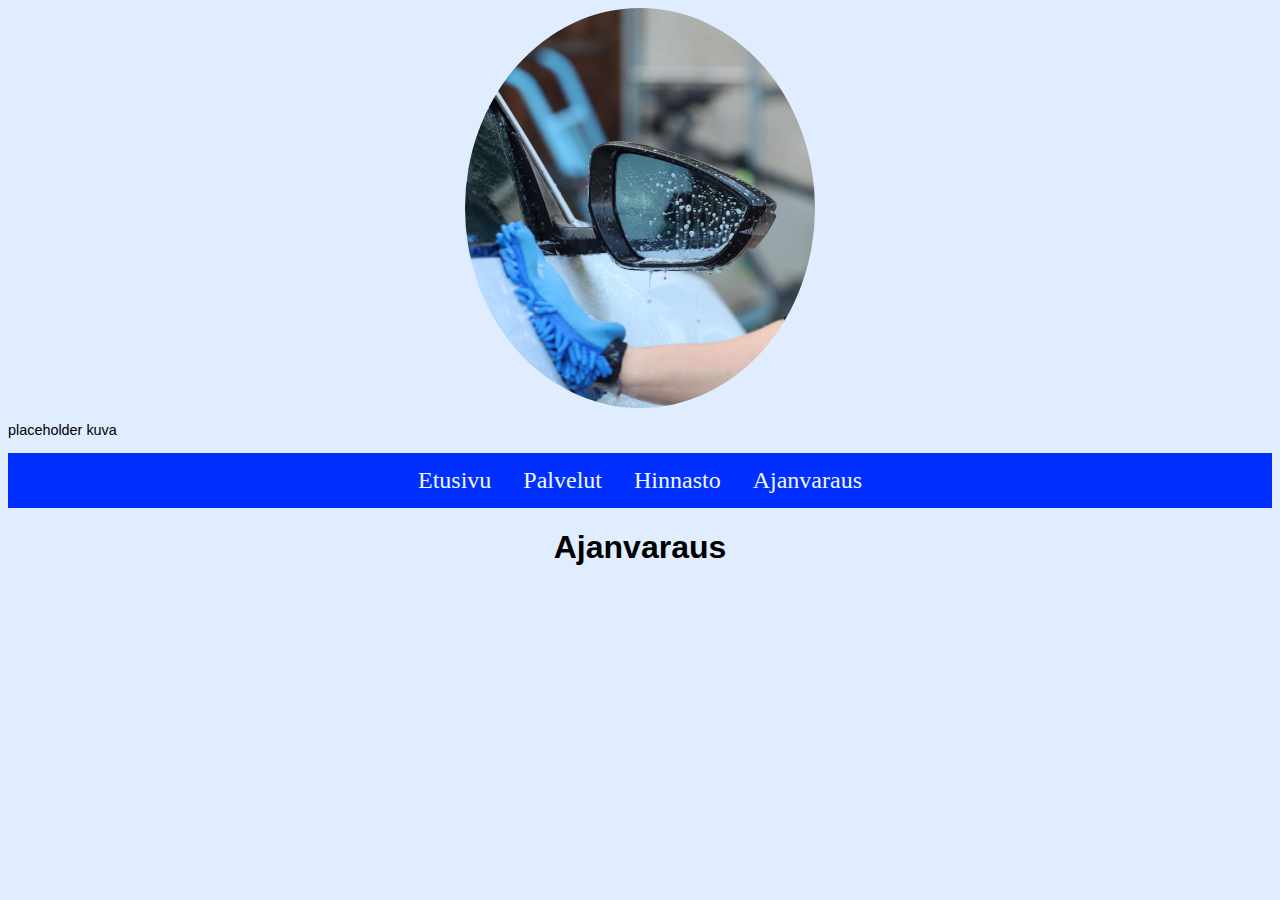
==== ajanvaraus.html @ d0ce96bf "Changes for site names and new html page" ====
<!DOCTYPE html>
<html lang="fi">
    <head>
        <title>Vaarala CarWash</title>
        <meta http-equiv="X-UA-Compatible" content="IE=edge">
        <meta name="viewport" content="width=device-width, initial-scale=1">
        <meta charset="UTF-8">
        <meta name="author" content="Eetu">
        <link href="tyyli.css" rel="stylesheet" type="text/css">
    </head>
    <body>
        <img src="banner_filler.jpg" alt="banner_filler" id="banner_filler" width="350" height="400">
        <p>placeholder kuva</p>
        <div id="topbar">
            <a href="index.html">Etusivu</a>
            <a href="palvelut.html">Palvelut</a>
            <a href="hinnasto.html">Hinnasto</a>
            <a href="ajanvaraus.html">Ajanvaraus</a>
        </div>
        <h1>Ajanvaraus</h1>
    </body>
---- tyyli.css ----
/*responsive element base*/
@media only screen and (max-width:420px)
{
    .flex_container3{display: flex;
        justify-content: space-between;
        text-align: center;
        p {
           text-align: left;
           padding-left: 30px;
           padding-right: 30px;
       }
    }

    .flex_container2{display: none;
        justify-content: space-between;
        text-align: center;
        p {
           text-align: left;
           padding-left: 30px;
           padding-right: 30px;
       }
    }

    .flex_container_yhteystiedot{display: flex;
        justify-content: space-evenly;
        flex-wrap: wrap;
        text-align: center;
        p {
           text-align: left;
           padding-left: 30px;
           padding-right: 30px;
       }

}

    #mobile_luukas {display: block;}
    #mobile_luukas_p{display: block;}
}

/*responsive element base*/
@media only screen and (min-width:421px)
{
    .flex_container{display: flex;
                    justify-content: space-between;
                    text-align: center;
                    p {
                        text-align: left;
                        padding-left: 30px;
                        padding-right: 30px;
                    }
                    padding-bottom: 30px;
    }

    .flex_container2{display: flex;
                     justify-content: space-between;
                     text-align: center;
                     p {
                        text-align: left;
                        padding-left: 30px;
                        padding-right: 30px;
                    }
    }

    .flex_container3{display: none;
                     justify-content: space-between;
                     text-align: center;
                     p {
                        text-align: left;
                        padding-left: 30px;
                        padding-right: 30px;
                    }
    }

    .flex_container_yhteystiedot{display: flex;
                                 justify-content: space-between;
                                 text-align: center;
                                 p {
                                    text-align: left;
                                    padding-left: 30px;
                                    padding-right: 30px;
                                }
    }

    #mobile_luukas {display: none;}
    #mobile_luukas_p{display: none;}
              
}
/*responsive element base*/
@media only screen and (min-width:1024px)
{

    .flex_container3{display: none;
        justify-content: space-between;
        text-align: center;
        p {
           text-align: left;
           padding-left: 30px;
           padding-right: 30px;
       }
    }
    .flex_container_yhteystiedot{display: flex;
        justify-content: space-between;
        text-align: center;
        p {
           text-align: left;
           padding-left: 30px;
           padding-right: 30px;
       }
    }

    #mobile_luukas {display: none;}
    #mobile_luukas_p{display: none;}
}

#topbar {
    position: sticky;
    top: 0;
    text-align: center;
    overflow: hidden;
    background-color: rgb(0, 47, 255);
}

#topbar a {
    font-size: 1.5em;
    display: inline-block;
    color: aliceblue;
    padding: 14px;
    text-decoration: none;
}

#bottom_bar {
    display: block;
    color: aliceblue;
    padding: 10px;
    text-decoration: none;
    background-color: rgb(0, 47, 255);
    overflow: hidden;
}

body {
    background-color: rgb(223, 237, 255);
}


h1 {
    display: block;
    font-family: Verdana, Geneva, Tahoma, sans-serif;
    text-align: center;
    font-size: 2em;
}

h2 {
    font-size: 1.5em;
    font-family: Verdana, Geneva, Tahoma, sans-serif;
}

a {
    color: #251010;
    font-size: 0.82em;
    display: block;
    text-align: center;
}

h3 {
    font-size: 1.15em;
    font-family: Verdana, Geneva, Tahoma, sans-serif;
}

h4 {
    font-size: 1em;
    font-family: Verdana, Geneva, Tahoma, sans-serif;
}

h6 {
    display: block;
    font-family: Verdana, Geneva, Tahoma, sans-serif;
    text-align: center;
    font-size: 2em;
}

li {
    font-size: 0.9em;
    font-family: Verdana, Geneva, Tahoma, sans-serif;
}

p {
    font-size: 0.9em;
    font-family: Verdana, Geneva, Tahoma, sans-serif;
}

#banner_filler {
    border-radius: 50%;
    display: block;
    margin-left: auto;
    margin-right: auto;
}
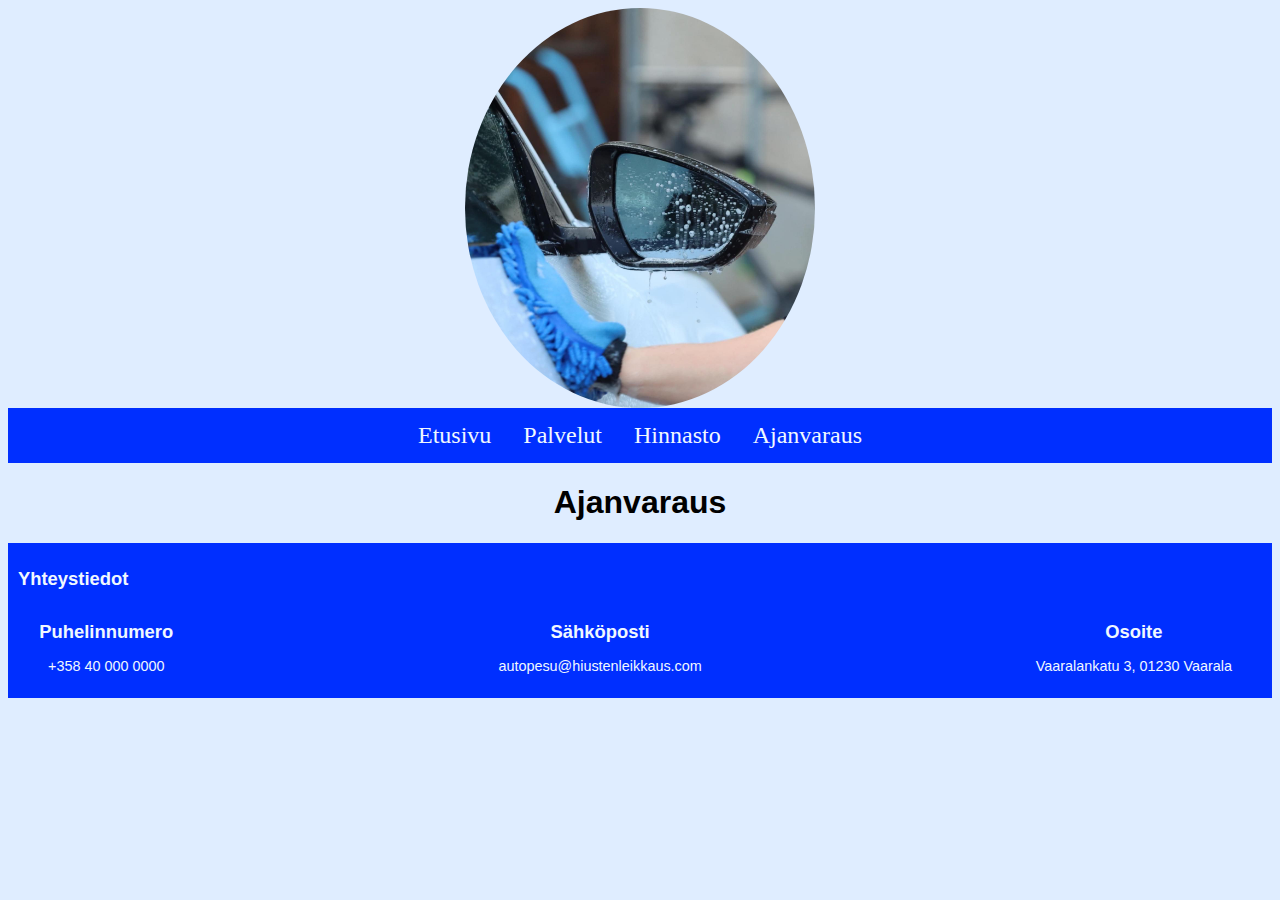
==== commit 2fddd9d1: "more changes" ====
--- a/ajanvaraus.html
+++ b/ajanvaraus.html
@@ -9,13 +9,29 @@
         <link href="tyyli.css" rel="stylesheet" type="text/css">
     </head>
     <body>
-        <img src="banner_filler.jpg" alt="banner_filler" id="banner_filler" width="350" height="400">
-        <p>placeholder kuva</p>
-        <div id="topbar">
+        <img src="banner_filler.jpg" alt="banner_filler" id="banner_filler">
+        <nav id="topbar">
             <a href="index.html">Etusivu</a>
             <a href="palvelut.html">Palvelut</a>
             <a href="hinnasto.html">Hinnasto</a>
             <a href="ajanvaraus.html">Ajanvaraus</a>
+        </nav>
+        <h1>Ajanvaraus</h1>
+        <div id="bottom_bar">
+            <h2>Yhteystiedot</h2>
+            <div class="flex_container_yhteystiedot">
+                <div itemid="puh_num">
+                    <h2>Puhelinnumero</h2>
+                    <p>+358 40 000 0000</p>
+                </div>
+                <div itemid="s_posti">
+                    <h2>Sähköposti</h2>
+                    <p>autopesu@hiustenleikkaus.com</p>
+                </div>
+                <div itemid="osoite">
+                    <h2>Osoite</h2>
+                    <p>Vaaralankatu 3, 01230 Vaarala</p>
+                </div>
+            </div>
         </div>
-        <h1>Ajanvaraus</h1>
     </body>--- a/tyyli.css
+++ b/tyyli.css
@@ -4,37 +4,54 @@
     .flex_container3{display: flex;
         justify-content: space-between;
         text-align: center;
-        p {
-           text-align: left;
-           padding-left: 30px;
-           padding-right: 30px;
-       }
+    }
+
+    .flex_container3 p{
+        text-align: left;
+        padding-left: 30px;
+        padding-right: 30px; 
     }
 
     .flex_container2{display: none;
         justify-content: space-between;
         text-align: center;
-        p {
-           text-align: left;
-           padding-left: 30px;
-           padding-right: 30px;
-       }
+    }
+
+    .flex_container2 p{
+        text-align: left;
+        padding-left: 30px;
+        padding-right: 30px;
     }
 
     .flex_container_yhteystiedot{display: flex;
         justify-content: space-evenly;
         flex-wrap: wrap;
         text-align: center;
-        p {
-           text-align: left;
-           padding-left: 30px;
-           padding-right: 30px;
-       }
-
-}
+    }
+
+    .flex_container_yhteystiedot p {
+        text-align: left;
+        padding-left: 30px;
+        padding-right: 30px;
+    }
 
     #mobile_luukas {display: block;}
     #mobile_luukas_p{display: block;}
+    #luukas_filler2{display: block;
+                    width: 350px;
+                    height: 500px;
+                    margin-left: auto;
+                    margin-right: auto;}
+
+    #luukas_filler{width: 200px;
+        height: 300px;}
+    #leo_filler{width: 350px;
+     height: 500px;
+     margin-left: auto;
+     margin-right: auto;}
+
+    #banner_filler {width: 350px;
+        height: 400px;}
 }
 
 /*responsive element base*/
@@ -43,46 +60,66 @@
     .flex_container{display: flex;
                     justify-content: space-between;
                     text-align: center;
-                    p {
-                        text-align: left;
-                        padding-left: 30px;
-                        padding-right: 30px;
-                    }
                     padding-bottom: 30px;
+    }
+
+    .flex_container p{
+        text-align: left;
+        padding-left: 30px;
+        padding-right: 30px;
     }
 
     .flex_container2{display: flex;
                      justify-content: space-between;
                      text-align: center;
-                     p {
-                        text-align: left;
-                        padding-left: 30px;
-                        padding-right: 30px;
-                    }
+    }
+
+    .flex_container2 p{
+        text-align: left;
+        padding-left: 30px;
+        padding-right: 30px;
     }
 
     .flex_container3{display: none;
                      justify-content: space-between;
                      text-align: center;
-                     p {
-                        text-align: left;
-                        padding-left: 30px;
-                        padding-right: 30px;
-                    }
+    }
+
+    .flex_container3{
+        text-align: left;
+        padding-left: 30px;
+        padding-right: 30px;
     }
 
     .flex_container_yhteystiedot{display: flex;
                                  justify-content: space-between;
                                  text-align: center;
-                                 p {
-                                    text-align: left;
-                                    padding-left: 30px;
-                                    padding-right: 30px;
-                                }
+                        
+    }
+
+    .flex_container_yhteystiedot p{
+        text-align: left;
+        padding-left: 30px;
+        padding-right: 30px;
     }
 
     #mobile_luukas {display: none;}
     #mobile_luukas_p{display: none;}
+    #luukas_filler2{display: none;}
+
+    #banner_filler {width: 350px;
+        height: 400px;}
+
+    #luukas_filler{width: 200px;
+                   height: 300px;}
+    #leo_filler{width: 200px;
+                height: 300px;}
+
+    .hinnasto_container {
+        display: flex;
+        justify-content: space-evenly;
+        text-align: center;
+    }
               
 }
 /*responsive element base*/
@@ -92,24 +129,36 @@
     .flex_container3{display: none;
         justify-content: space-between;
         text-align: center;
-        p {
-           text-align: left;
-           padding-left: 30px;
-           padding-right: 30px;
-       }
-    }
+    }
+
+    .flex_container3{
+        text-align: left;
+        padding-left: 30px;
+        padding-right: 30px;
+    }
+
     .flex_container_yhteystiedot{display: flex;
         justify-content: space-between;
         text-align: center;
-        p {
-           text-align: left;
-           padding-left: 30px;
-           padding-right: 30px;
-       }
+    }
+
+    .flex_container_yhteystiedot p{
+        text-align: left;
+        padding-left: 30px;
+        padding-right: 30px;
     }
 
     #mobile_luukas {display: none;}
     #mobile_luukas_p{display: none;}
+    #luukas_filler2{display: none;}
+
+    #banner_filler {width: 350px;
+                    height: 400px;}
+
+    #luukas_filler{width: 400px;
+                   height: 600px;}
+    #leo_filler{width: 400px;
+                height: 600px;}
 }
 
 #topbar {
@@ -161,7 +210,7 @@
     text-align: center;
 }
 
-h3 {
+h2 {
     font-size: 1.15em;
     font-family: Verdana, Geneva, Tahoma, sans-serif;
 }
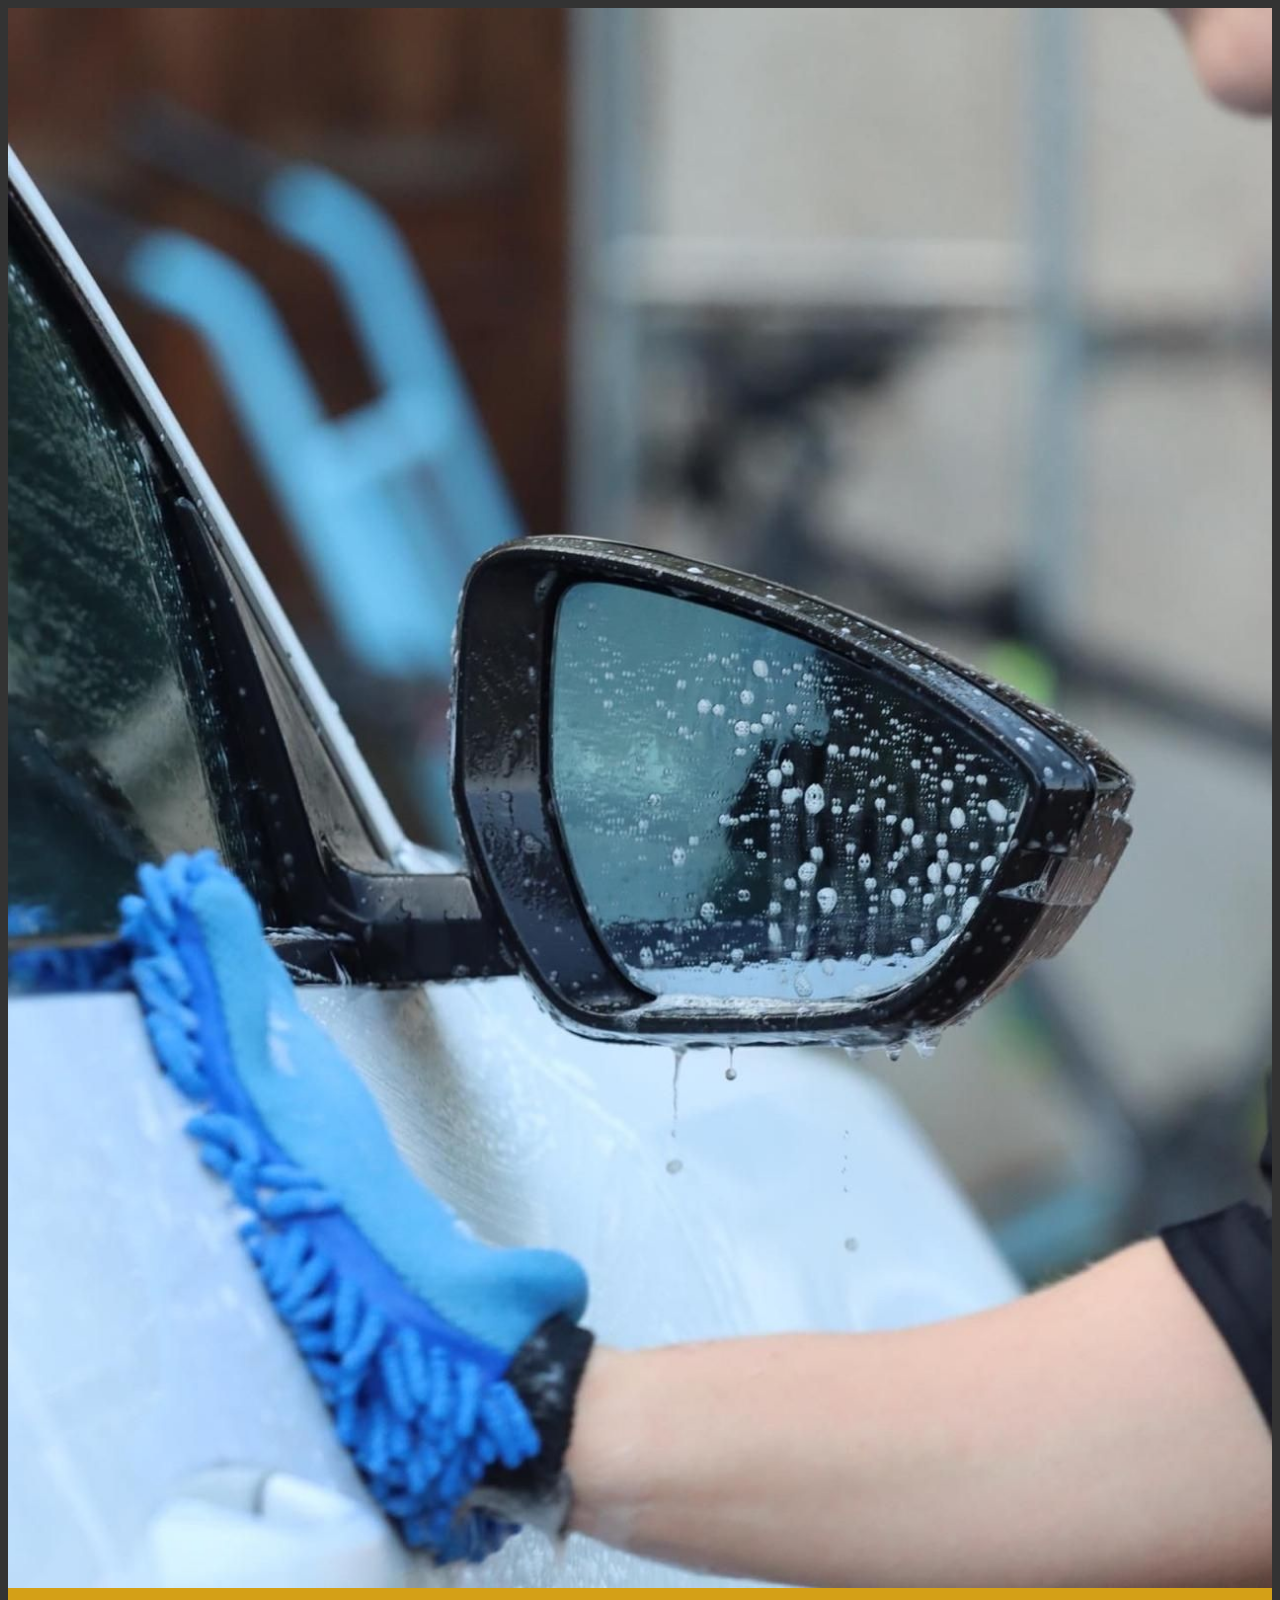
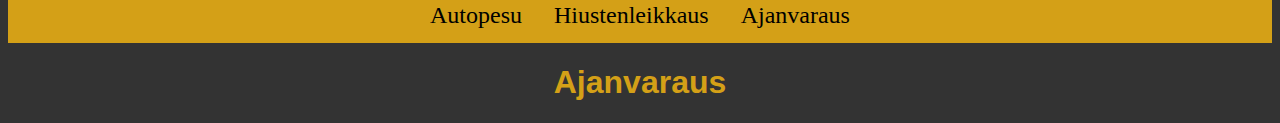
==== commit edc4dbb0: "Major changes to site" ====
--- a/ajanvaraus.html
+++ b/ajanvaraus.html
@@ -9,29 +9,11 @@
         <link href="tyyli.css" rel="stylesheet" type="text/css">
     </head>
     <body>
-        <img src="banner_filler.jpg" alt="banner_filler" id="banner_filler">
+        <img src="banner_filler.jpg" alt="banner_filler" id="banner_filler" width="350" height="400">
         <nav id="topbar">
-            <a href="index.html">Etusivu</a>
-            <a href="palvelut.html">Palvelut</a>
-            <a href="hinnasto.html">Hinnasto</a>
+            <a href="index.html">Autopesu</a>
+            <a href="hiustenleikkaus.html">Hiustenleikkaus</a>
             <a href="ajanvaraus.html">Ajanvaraus</a>
         </nav>
         <h1>Ajanvaraus</h1>
-        <div id="bottom_bar">
-            <h2>Yhteystiedot</h2>
-            <div class="flex_container_yhteystiedot">
-                <div itemid="puh_num">
-                    <h2>Puhelinnumero</h2>
-                    <p>+358 40 000 0000</p>
-                </div>
-                <div itemid="s_posti">
-                    <h2>Sähköposti</h2>
-                    <p>autopesu@hiustenleikkaus.com</p>
-                </div>
-                <div itemid="osoite">
-                    <h2>Osoite</h2>
-                    <p>Vaaralankatu 3, 01230 Vaarala</p>
-                </div>
-            </div>
-        </div>
     </body>--- a/tyyli.css
+++ b/tyyli.css
@@ -4,54 +4,72 @@
     .flex_container3{display: flex;
         justify-content: space-between;
         text-align: center;
-    }
-
-    .flex_container3 p{
-        text-align: left;
-        padding-left: 30px;
-        padding-right: 30px; 
+        p {
+           text-align: left;
+           padding-left: 30px;
+           padding-right: 30px;
+       }
     }
 
     .flex_container2{display: none;
         justify-content: space-between;
         text-align: center;
-    }
-
-    .flex_container2 p{
-        text-align: left;
-        padding-left: 30px;
-        padding-right: 30px;
+        p {
+           text-align: left;
+           padding-left: 30px;
+           padding-right: 30px;
+       }
     }
 
     .flex_container_yhteystiedot{display: flex;
         justify-content: space-evenly;
         flex-wrap: wrap;
         text-align: center;
-    }
-
-    .flex_container_yhteystiedot p {
-        text-align: left;
-        padding-left: 30px;
-        padding-right: 30px;
+        p {
+           text-align: left;
+           padding-left: 30px;
+           padding-right: 30px;
+       }
+
     }
 
     #mobile_luukas {display: block;}
     #mobile_luukas_p{display: block;}
-    #luukas_filler2{display: block;
-                    width: 350px;
-                    height: 500px;
-                    margin-left: auto;
-                    margin-right: auto;}
-
-    #luukas_filler{width: 200px;
-        height: 300px;}
-    #leo_filler{width: 350px;
-     height: 500px;
-     margin-left: auto;
-     margin-right: auto;}
-
-    #banner_filler {width: 350px;
-        height: 400px;}
+
+    #banner_filler {
+        display: none;
+    }
+
+    #banner_mobile {
+        display: block;
+        margin-left: auto;
+        margin-right: auto;
+        width: 100%;
+        height: auto;
+    }
+
+    #topbar {
+        text-align: center;
+        overflow: hidden;
+        background-color: #D4A017;
+    }
+
+    #leo_filler {
+        width: 100%;
+        height: auto;
+    }
+
+    #luukas_filler {
+        width: 100%;
+        height: auto;
+    }
+
+    .main_container {
+        width: 100%;
+        max-width: 1200px;
+        margin: 0 auto;
+        background-color: #333333;
+    }
 }
 
 /*responsive element base*/
@@ -60,65 +78,82 @@
     .flex_container{display: flex;
                     justify-content: space-between;
                     text-align: center;
+                    p {
+                        text-align: left;
+                        padding-left: 30px;
+                        padding-right: 30px;
+                    }
                     padding-bottom: 30px;
-    }
-
-    .flex_container p{
-        text-align: left;
-        padding-left: 30px;
-        padding-right: 30px;
     }
 
     .flex_container2{display: flex;
                      justify-content: space-between;
                      text-align: center;
-    }
-
-    .flex_container2 p{
-        text-align: left;
-        padding-left: 30px;
-        padding-right: 30px;
+                     p {
+                        text-align: left;
+                        padding-left: 30px;
+                        padding-right: 30px;
+                    }
     }
 
     .flex_container3{display: none;
                      justify-content: space-between;
                      text-align: center;
-    }
-
-    .flex_container3{
-        text-align: left;
-        padding-left: 30px;
-        padding-right: 30px;
+                     p {
+                        text-align: left;
+                        padding-left: 30px;
+                        padding-right: 30px;
+                    }
     }
 
     .flex_container_yhteystiedot{display: flex;
                                  justify-content: space-between;
                                  text-align: center;
-                        
-    }
-
-    .flex_container_yhteystiedot p{
-        text-align: left;
-        padding-left: 30px;
-        padding-right: 30px;
+                                 p {
+                                    text-align: left;
+                                    padding-left: 30px;
+                                    padding-right: 30px;
+                                }
     }
 
     #mobile_luukas {display: none;}
     #mobile_luukas_p{display: none;}
-    #luukas_filler2{display: none;}
-
-    #banner_filler {width: 350px;
-        height: 400px;}
-
-    #luukas_filler{width: 200px;
-                   height: 300px;}
-    #leo_filler{width: 200px;
-                height: 300px;}
-
-    .hinnasto_container {
-        display: flex;
-        justify-content: space-evenly;
-        text-align: center;
+
+    #banner_filler {
+        display: block;
+        margin-left: auto;
+        margin-right: auto;
+        width: 100%;
+        height: auto;
+    }
+
+    #banner_mobile {
+        display: none;
+    }
+
+    #topbar {
+        position: sticky;
+        top: 0;
+        text-align: center;
+        overflow: hidden;
+        background-color: #D4A017;
+    }
+
+    #leo_filler {
+        width: 250px;
+        height: auto;
+    }
+
+    #luukas_filler {
+        width: 250px;
+        height: auto;
+    }
+
+    .main_container {
+        width: 100%;
+        max-width: 1200px;
+        margin: 0 auto;
+        background-color: #333333;
     }
               
 }
@@ -129,65 +164,96 @@
     .flex_container3{display: none;
         justify-content: space-between;
         text-align: center;
-    }
-
-    .flex_container3{
-        text-align: left;
-        padding-left: 30px;
-        padding-right: 30px;
-    }
-
+        p {
+           text-align: left;
+           padding-left: 30px;
+           padding-right: 30px;
+       }
+    }
     .flex_container_yhteystiedot{display: flex;
         justify-content: space-between;
         text-align: center;
-    }
-
-    .flex_container_yhteystiedot p{
-        text-align: left;
-        padding-left: 30px;
-        padding-right: 30px;
+        p {
+           text-align: left;
+           padding-left: 30px;
+           padding-right: 30px;
+       }
     }
 
     #mobile_luukas {display: none;}
     #mobile_luukas_p{display: none;}
-    #luukas_filler2{display: none;}
-
-    #banner_filler {width: 350px;
-                    height: 400px;}
-
-    #luukas_filler{width: 400px;
-                   height: 600px;}
-    #leo_filler{width: 400px;
-                height: 600px;}
-}
-
-#topbar {
-    position: sticky;
-    top: 0;
-    text-align: center;
-    overflow: hidden;
-    background-color: rgb(0, 47, 255);
+
+    #banner_filler {
+        display: block;
+        margin-left: auto;
+        margin-right: auto;
+        width: 100%;
+        height: auto;
+    }
+
+    #banner_mobile {
+        display: none;
+    }
+
+    #topbar {
+        position: sticky;
+        top: 0;
+        text-align: center;
+        overflow: hidden;
+        background-color: #D4A017;
+    }
+
+    #leo_filler {
+        width: 300px;
+        height: auto;
+    }
+
+    #luukas_filler {
+        width: 300px;
+        height: auto;
+    }
+
+    .main_container {
+        width: 100%;
+        max-width: 1200px;
+        margin: 0 auto;
+        background-color: #333333;
+    }
+
 }
 
 #topbar a {
     font-size: 1.5em;
     display: inline-block;
-    color: aliceblue;
+    color: rgb(0, 0, 0);
     padding: 14px;
     text-decoration: none;
 }
 
+#topbar a:hover {
+    text-decoration: underline;
+}
+
 #bottom_bar {
     display: block;
-    color: aliceblue;
+    color: rgb(0, 0, 0);
     padding: 10px;
     text-decoration: none;
-    background-color: rgb(0, 47, 255);
+    background-color: #D4A017;
     overflow: hidden;
 }
 
+#bottom_bar h2{
+    color: black;
+}
+
+#bottom_bar p {
+    color: black;
+}
+
+
 body {
-    background-color: rgb(223, 237, 255);
+    background-color: #333333;
 }
 
 
@@ -196,28 +262,28 @@
     font-family: Verdana, Geneva, Tahoma, sans-serif;
     text-align: center;
     font-size: 2em;
-}
-
-h2 {
-    font-size: 1.5em;
-    font-family: Verdana, Geneva, Tahoma, sans-serif;
-}
+    color: #D4A017;
+}
+
 
 a {
     color: #251010;
     font-size: 0.82em;
     display: block;
     text-align: center;
+    color: #FFFFFF;
 }
 
 h2 {
     font-size: 1.15em;
     font-family: Verdana, Geneva, Tahoma, sans-serif;
+    color: #D4A017;
 }
 
 h4 {
     font-size: 1em;
     font-family: Verdana, Geneva, Tahoma, sans-serif;
+    color: #FFFFFF;
 }
 
 h6 {
@@ -225,21 +291,17 @@
     font-family: Verdana, Geneva, Tahoma, sans-serif;
     text-align: center;
     font-size: 2em;
+    color: #FFFFFF;
 }
 
 li {
     font-size: 0.9em;
     font-family: Verdana, Geneva, Tahoma, sans-serif;
+    color: #FFFFFF;
 }
 
 p {
     font-size: 0.9em;
     font-family: Verdana, Geneva, Tahoma, sans-serif;
-}
-
-#banner_filler {
-    border-radius: 50%;
-    display: block;
-    margin-left: auto;
-    margin-right: auto;
+    color: #FFFFFF;
 }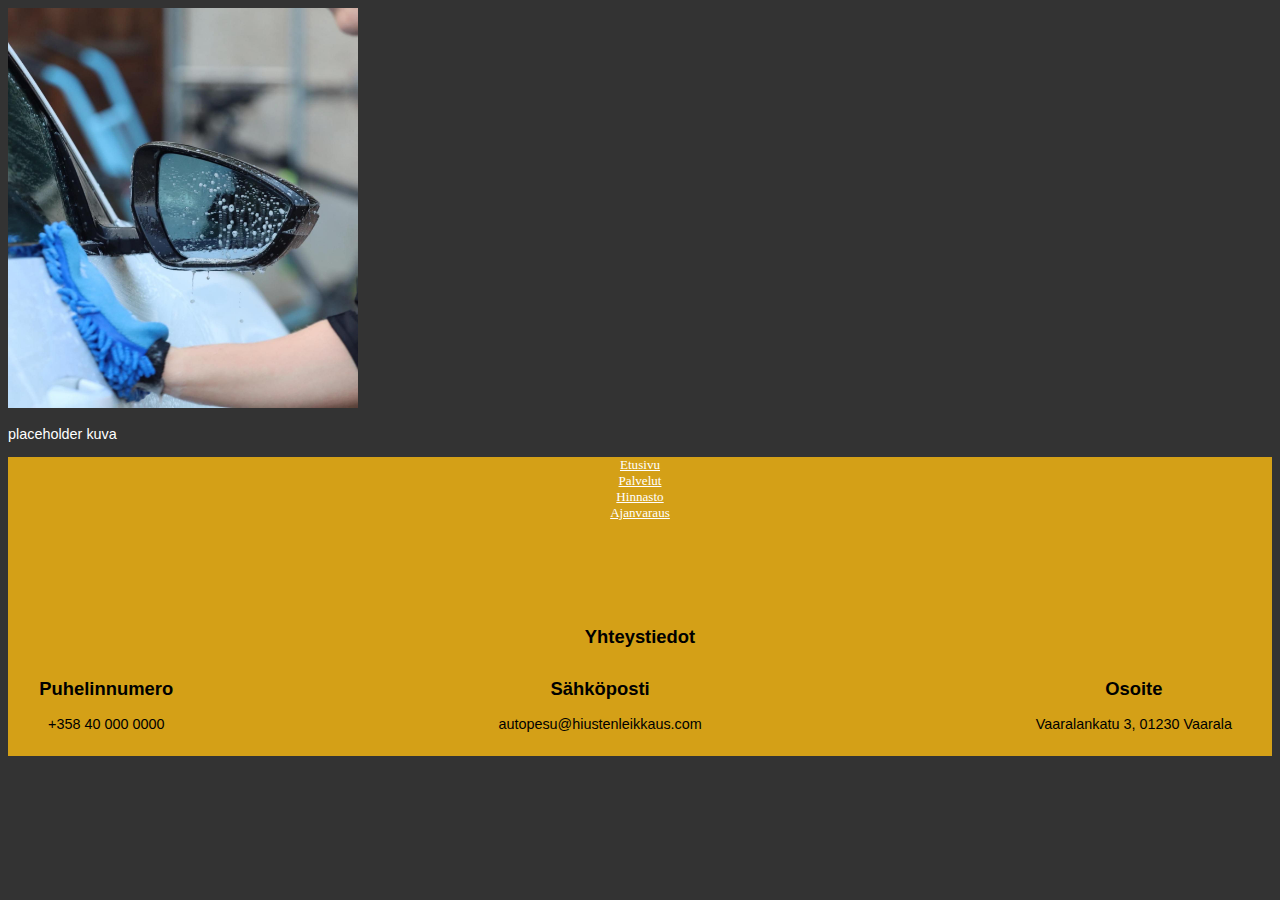
==== commit 4253616b: "Merge branch 'main' of https://github.com/Hellbee1/Hellbee1.github.io" ====
--- a/ajanvaraus.html
+++ b/ajanvaraus.html
@@ -10,10 +10,29 @@
     </head>
     <body>
         <img src="banner_filler.jpg" alt="banner_filler" id="banner_filler" width="350" height="400">
-        <nav id="topbar">
-            <a href="index.html">Autopesu</a>
-            <a href="hiustenleikkaus.html">Hiustenleikkaus</a>
+        <p>placeholder kuva</p>
+        <div id="topbar">
+            <a href="index.html">Etusivu</a>
+            <a href="palvelut.html">Palvelut</a>
+            <a href="hinnasto.html">Hinnasto</a>
             <a href="ajanvaraus.html">Ajanvaraus</a>
         </nav>
         <h1>Ajanvaraus</h1>
+        <div id="bottom_bar">
+            <h2>Yhteystiedot</h2>
+            <div class="flex_container_yhteystiedot">
+                <div itemid="puh_num">
+                    <h2>Puhelinnumero</h2>
+                    <p>+358 40 000 0000</p>
+                </div>
+                <div itemid="s_posti">
+                    <h2>Sähköposti</h2>
+                    <p>autopesu@hiustenleikkaus.com</p>
+                </div>
+                <div itemid="osoite">
+                    <h2>Osoite</h2>
+                    <p>Vaaralankatu 3, 01230 Vaarala</p>
+                </div>
+            </div>
+        </div>
     </body>--- a/tyyli.css
+++ b/tyyli.css
@@ -3,73 +3,40 @@
 {
     .flex_container3{display: flex;
         justify-content: space-between;
+        text-align: center;
+    }
+
+    .flex_container3 p{
+        text-align: left;
+        padding-left: 30px;
+        padding-right: 30px; 
+    }
+
+    .flex_container2{display: none;
+        justify-content: space-between;
+        text-align: center;
+    }
+
+    .flex_container2 p{
+        text-align: left;
+        padding-left: 30px;
+        padding-right: 30px;
+    }
+
+    .flex_container_yhteystiedot{display: flex;
+        justify-content: space-evenly;
+        flex-wrap: wrap;
         text-align: center;
         p {
            text-align: left;
            padding-left: 30px;
            padding-right: 30px;
        }
-    }
-
-    .flex_container2{display: none;
-        justify-content: space-between;
-        text-align: center;
-        p {
-           text-align: left;
-           padding-left: 30px;
-           padding-right: 30px;
-       }
-    }
-
-    .flex_container_yhteystiedot{display: flex;
-        justify-content: space-evenly;
-        flex-wrap: wrap;
-        text-align: center;
-        p {
-           text-align: left;
-           padding-left: 30px;
-           padding-right: 30px;
-       }
-
-    }
+
+}
 
     #mobile_luukas {display: block;}
     #mobile_luukas_p{display: block;}
-
-    #banner_filler {
-        display: none;
-    }
-
-    #banner_mobile {
-        display: block;
-        margin-left: auto;
-        margin-right: auto;
-        width: 100%;
-        height: auto;
-    }
-
-    #topbar {
-        text-align: center;
-        overflow: hidden;
-        background-color: #D4A017;
-    }
-
-    #leo_filler {
-        width: 100%;
-        height: auto;
-    }
-
-    #luukas_filler {
-        width: 100%;
-        height: auto;
-    }
-
-    .main_container {
-        width: 100%;
-        max-width: 1200px;
-        margin: 0 auto;
-        background-color: #333333;
-    }
 }
 
 /*responsive element base*/
@@ -78,83 +45,51 @@
     .flex_container{display: flex;
                     justify-content: space-between;
                     text-align: center;
-                    p {
-                        text-align: left;
-                        padding-left: 30px;
-                        padding-right: 30px;
-                    }
                     padding-bottom: 30px;
+    }
+
+    .flex_container p{
+        text-align: left;
+        padding-left: 30px;
+        padding-right: 30px;
     }
 
     .flex_container2{display: flex;
                      justify-content: space-between;
                      text-align: center;
-                     p {
-                        text-align: left;
-                        padding-left: 30px;
-                        padding-right: 30px;
-                    }
+    }
+
+    .flex_container2 p{
+        text-align: left;
+        padding-left: 30px;
+        padding-right: 30px;
     }
 
     .flex_container3{display: none;
                      justify-content: space-between;
                      text-align: center;
-                     p {
-                        text-align: left;
-                        padding-left: 30px;
-                        padding-right: 30px;
-                    }
+    }
+
+    .flex_container3{
+        text-align: left;
+        padding-left: 30px;
+        padding-right: 30px;
     }
 
     .flex_container_yhteystiedot{display: flex;
                                  justify-content: space-between;
                                  text-align: center;
-                                 p {
-                                    text-align: left;
-                                    padding-left: 30px;
-                                    padding-right: 30px;
-                                }
+                        
+    }
+
+    .flex_container_yhteystiedot p{
+        text-align: left;
+        padding-left: 30px;
+        padding-right: 30px;
     }
 
     #mobile_luukas {display: none;}
     #mobile_luukas_p{display: none;}
-
-    #banner_filler {
-        display: block;
-        margin-left: auto;
-        margin-right: auto;
-        width: 100%;
-        height: auto;
-    }
-
-    #banner_mobile {
-        display: none;
-    }
-
-    #topbar {
-        position: sticky;
-        top: 0;
-        text-align: center;
-        overflow: hidden;
-        background-color: #D4A017;
-    }
-
-    #leo_filler {
-        width: 250px;
-        height: auto;
-    }
-
-    #luukas_filler {
-        width: 250px;
-        height: auto;
-    }
-
-    .main_container {
-        width: 100%;
-        max-width: 1200px;
-        margin: 0 auto;
-        background-color: #333333;
-    }
               
 }
 /*responsive element base*/
@@ -164,36 +99,28 @@
     .flex_container3{display: none;
         justify-content: space-between;
         text-align: center;
-        p {
-           text-align: left;
-           padding-left: 30px;
-           padding-right: 30px;
-       }
-    }
+    }
+
+    .flex_container3{
+        text-align: left;
+        padding-left: 30px;
+        padding-right: 30px;
+    }
+
     .flex_container_yhteystiedot{display: flex;
         justify-content: space-between;
         text-align: center;
-        p {
-           text-align: left;
-           padding-left: 30px;
-           padding-right: 30px;
-       }
+    }
+
+    .flex_container_yhteystiedot p{
+        text-align: left;
+        padding-left: 30px;
+        padding-right: 30px;
     }
 
     #mobile_luukas {display: none;}
     #mobile_luukas_p{display: none;}
-
-    #banner_filler {
-        display: block;
-        margin-left: auto;
-        margin-right: auto;
-        width: 100%;
-        height: auto;
-    }
-
-    #banner_mobile {
-        display: none;
-    }
+}
 
     #topbar {
         position: sticky;
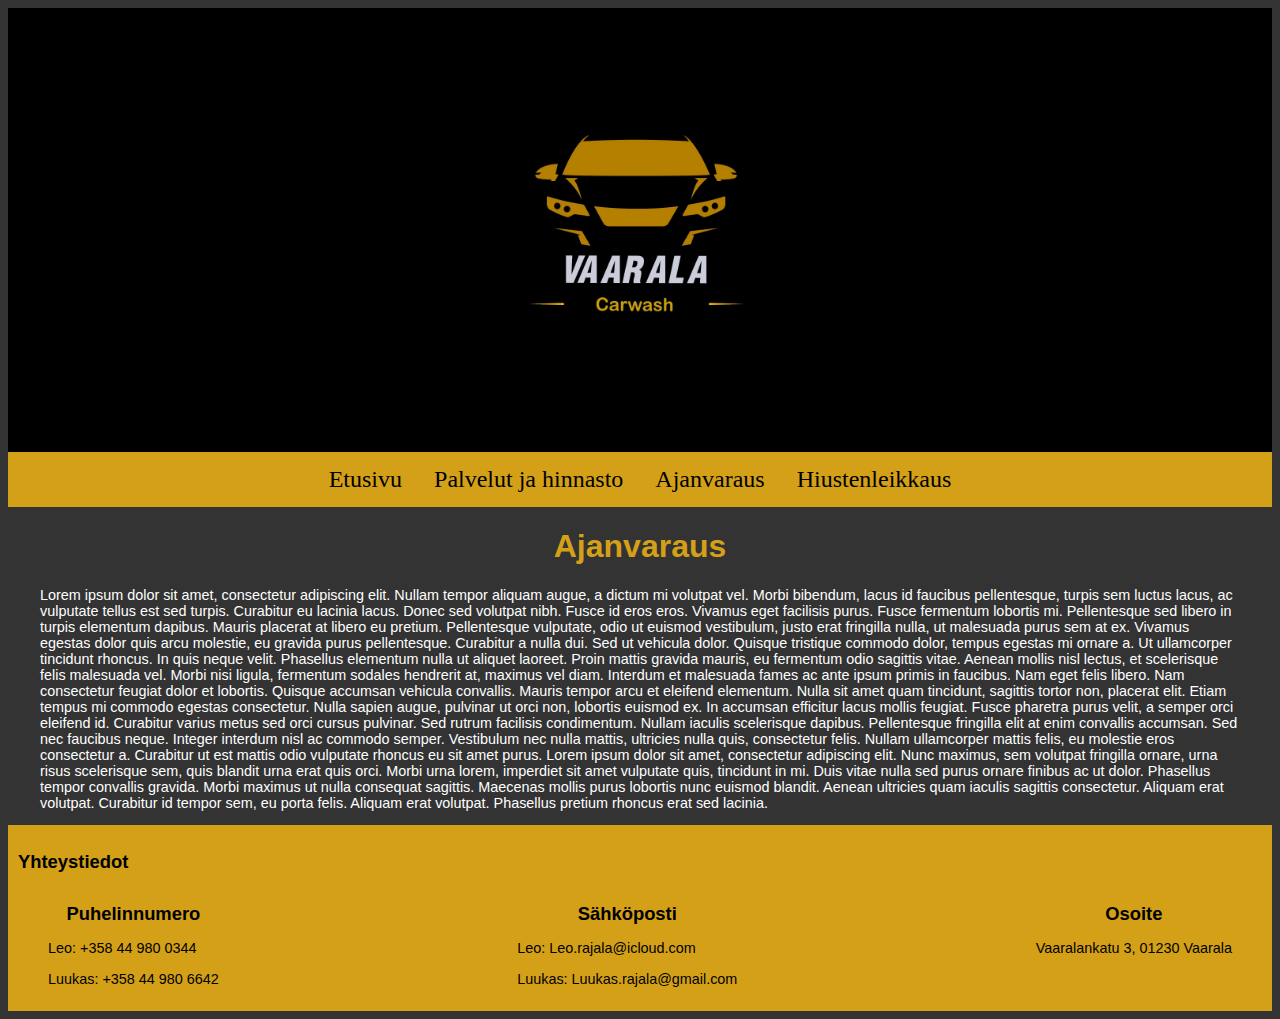
==== commit 07dbe80e: "more styling changes" ====
--- a/ajanvaraus.html
+++ b/ajanvaraus.html
@@ -9,25 +9,40 @@
         <link href="tyyli.css" rel="stylesheet" type="text/css">
     </head>
     <body>
-        <img src="banner_filler.jpg" alt="banner_filler" id="banner_filler" width="350" height="400">
-        <p>placeholder kuva</p>
-        <div id="topbar">
+        <img src="autopesu_banner.png" alt="banner_filler" id="banner_filler">
+        <img src="Autopesu logo.jpg" alt="banner_mobile" id="banner_mobile">
+        <nav id="topbar">
             <a href="index.html">Etusivu</a>
-            <a href="palvelut.html">Palvelut</a>
-            <a href="hinnasto.html">Hinnasto</a>
+            <a href="palvelut_ja_hinnasto.html">Palvelut ja hinnasto</a>
             <a href="ajanvaraus.html">Ajanvaraus</a>
+            <a href="hiustenleikkaus.html">Hiustenleikkaus</a>
         </nav>
-        <h1>Ajanvaraus</h1>
+        <div class="main_container">
+            <h1>Ajanvaraus</h1>
+            <p>
+
+                Lorem ipsum dolor sit amet, consectetur adipiscing elit. Nullam tempor aliquam augue, a dictum mi volutpat vel. Morbi bibendum, lacus id faucibus pellentesque, turpis sem luctus lacus, ac vulputate tellus est sed turpis. Curabitur eu lacinia lacus. Donec sed volutpat nibh. Fusce id eros eros. Vivamus eget facilisis purus. Fusce fermentum lobortis mi. Pellentesque sed libero in turpis elementum dapibus. Mauris placerat at libero eu pretium. Pellentesque vulputate, odio ut euismod vestibulum, justo erat fringilla nulla, ut malesuada purus sem at ex. Vivamus egestas dolor quis arcu molestie, eu gravida purus pellentesque. Curabitur a nulla dui. Sed ut vehicula dolor. Quisque tristique commodo dolor, tempus egestas mi ornare a. Ut ullamcorper tincidunt rhoncus.
+                
+                In quis neque velit. Phasellus elementum nulla ut aliquet laoreet. Proin mattis gravida mauris, eu fermentum odio sagittis vitae. Aenean mollis nisl lectus, et scelerisque felis malesuada vel. Morbi nisi ligula, fermentum sodales hendrerit at, maximus vel diam. Interdum et malesuada fames ac ante ipsum primis in faucibus. Nam eget felis libero. Nam consectetur feugiat dolor et lobortis.
+                
+                Quisque accumsan vehicula convallis. Mauris tempor arcu et eleifend elementum. Nulla sit amet quam tincidunt, sagittis tortor non, placerat elit. Etiam tempus mi commodo egestas consectetur. Nulla sapien augue, pulvinar ut orci non, lobortis euismod ex. In accumsan efficitur lacus mollis feugiat. Fusce pharetra purus velit, a semper orci eleifend id. Curabitur varius metus sed orci cursus pulvinar. Sed rutrum facilisis condimentum.
+                
+                Nullam iaculis scelerisque dapibus. Pellentesque fringilla elit at enim convallis accumsan. Sed nec faucibus neque. Integer interdum nisl ac commodo semper. Vestibulum nec nulla mattis, ultricies nulla quis, consectetur felis. Nullam ullamcorper mattis felis, eu molestie eros consectetur a. Curabitur ut est mattis odio vulputate rhoncus eu sit amet purus. Lorem ipsum dolor sit amet, consectetur adipiscing elit. Nunc maximus, sem volutpat fringilla ornare, urna risus scelerisque sem, quis blandit urna erat quis orci.
+                
+                Morbi urna lorem, imperdiet sit amet vulputate quis, tincidunt in mi. Duis vitae nulla sed purus ornare finibus ac ut dolor. Phasellus tempor convallis gravida. Morbi maximus ut nulla consequat sagittis. Maecenas mollis purus lobortis nunc euismod blandit. Aenean ultricies quam iaculis sagittis consectetur. Aliquam erat volutpat. Curabitur id tempor sem, eu porta felis. Aliquam erat volutpat. Phasellus pretium rhoncus erat sed lacinia. </p>
+        </div>
         <div id="bottom_bar">
             <h2>Yhteystiedot</h2>
             <div class="flex_container_yhteystiedot">
                 <div itemid="puh_num">
                     <h2>Puhelinnumero</h2>
-                    <p>+358 40 000 0000</p>
+                    <p>Leo: +358 44 980 0344</p>
+                    <p>Luukas: +358 44 980 6642</p>
                 </div>
                 <div itemid="s_posti">
                     <h2>Sähköposti</h2>
-                    <p>autopesu@hiustenleikkaus.com</p>
+                    <p>Leo: Leo.rajala@icloud.com</p>
+                    <p>Luukas: Luukas.rajala@gmail.com</p>
                 </div>
                 <div itemid="osoite">
                     <h2>Osoite</h2>
@@ -35,4 +50,5 @@
                 </div>
             </div>
         </div>
-    </body>+    </body>
+</html>--- a/tyyli.css
+++ b/tyyli.css
@@ -37,6 +37,43 @@
 
     #mobile_luukas {display: block;}
     #mobile_luukas_p{display: block;}
+
+    #topbar {
+        position: sticky;
+        top: 0;
+        text-align: center;
+        overflow: hidden;
+        background-color: #D4A017;
+    }
+
+    #banner_filler{
+        width: 100%;
+        height: auto;
+        display: none;
+    }
+
+    #banner_mobile{
+        width: 100%;
+        height: auto;
+        display: block;
+    }
+
+    #leo_filler {
+        width: 300px;
+        height: auto;
+    }
+
+    #luukas_filler {
+        width: 300px;
+        height: auto;
+    }
+
+    .main_container {
+        width: 100%;
+        max-width: 1200px;
+        margin: 0 auto;
+        background-color: #333333;
+    }
 }
 
 /*responsive element base*/
@@ -90,8 +127,45 @@
 
     #mobile_luukas {display: none;}
     #mobile_luukas_p{display: none;}
+
+    #topbar {
+        position: sticky;
+        top: 0;
+        text-align: center;
+        overflow: hidden;
+        background-color: #D4A017;
+    }
+
+    #banner_filler{
+        width: 100%;
+        height: auto;
+        display: block;
+    }
+
+    #banner_mobile{
+        width: 100%;
+        height: auto;
+        display: none;
+    }
+
+    #leo_filler {
+        width: 300px;
+        height: auto;
+    }
+
+    #luukas_filler {
+        width: 300px;
+        height: auto;
+    }
+
+    .main_container {
+        width: 100%;
+        max-width: 1200px;
+        margin: 0 auto;
+        background-color: #333333;
+    }
+}
               
-}
 /*responsive element base*/
 @media only screen and (min-width:1024px)
 {
@@ -120,7 +194,7 @@
 
     #mobile_luukas {display: none;}
     #mobile_luukas_p{display: none;}
-}
+
 
     #topbar {
         position: sticky;
@@ -128,6 +202,18 @@
         text-align: center;
         overflow: hidden;
         background-color: #D4A017;
+    }
+
+    #banner_filler{
+        width: 100%;
+        height: auto;
+        display: block;
+    }
+
+    #banner_mobile{
+        width: 100%;
+        height: auto;
+        display: none;
     }
 
     #leo_filler {
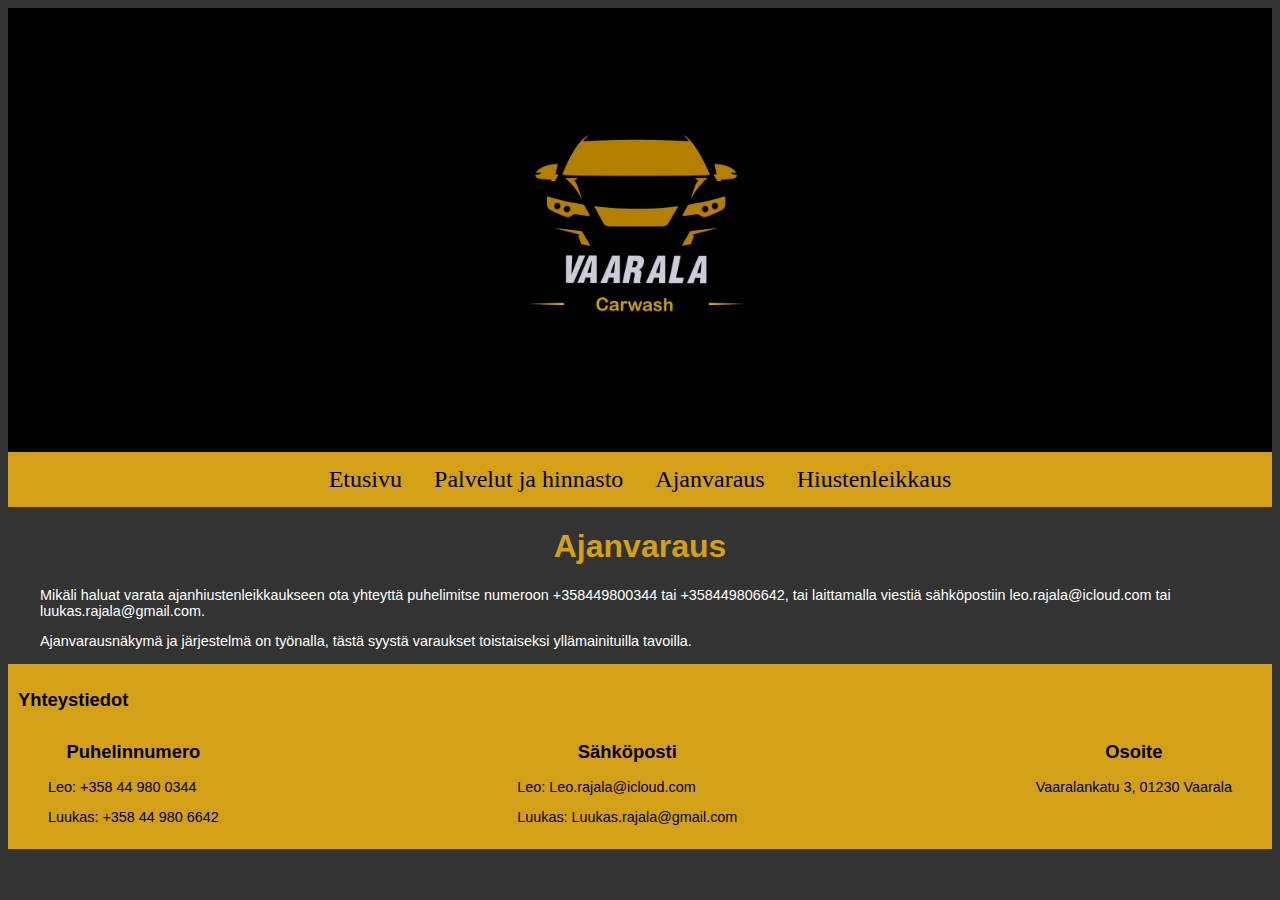
==== commit fe8a0eb2: "some changes" ====
--- a/ajanvaraus.html
+++ b/ajanvaraus.html
@@ -19,17 +19,8 @@
         </nav>
         <div class="main_container">
             <h1>Ajanvaraus</h1>
-            <p>
-
-                Lorem ipsum dolor sit amet, consectetur adipiscing elit. Nullam tempor aliquam augue, a dictum mi volutpat vel. Morbi bibendum, lacus id faucibus pellentesque, turpis sem luctus lacus, ac vulputate tellus est sed turpis. Curabitur eu lacinia lacus. Donec sed volutpat nibh. Fusce id eros eros. Vivamus eget facilisis purus. Fusce fermentum lobortis mi. Pellentesque sed libero in turpis elementum dapibus. Mauris placerat at libero eu pretium. Pellentesque vulputate, odio ut euismod vestibulum, justo erat fringilla nulla, ut malesuada purus sem at ex. Vivamus egestas dolor quis arcu molestie, eu gravida purus pellentesque. Curabitur a nulla dui. Sed ut vehicula dolor. Quisque tristique commodo dolor, tempus egestas mi ornare a. Ut ullamcorper tincidunt rhoncus.
-                
-                In quis neque velit. Phasellus elementum nulla ut aliquet laoreet. Proin mattis gravida mauris, eu fermentum odio sagittis vitae. Aenean mollis nisl lectus, et scelerisque felis malesuada vel. Morbi nisi ligula, fermentum sodales hendrerit at, maximus vel diam. Interdum et malesuada fames ac ante ipsum primis in faucibus. Nam eget felis libero. Nam consectetur feugiat dolor et lobortis.
-                
-                Quisque accumsan vehicula convallis. Mauris tempor arcu et eleifend elementum. Nulla sit amet quam tincidunt, sagittis tortor non, placerat elit. Etiam tempus mi commodo egestas consectetur. Nulla sapien augue, pulvinar ut orci non, lobortis euismod ex. In accumsan efficitur lacus mollis feugiat. Fusce pharetra purus velit, a semper orci eleifend id. Curabitur varius metus sed orci cursus pulvinar. Sed rutrum facilisis condimentum.
-                
-                Nullam iaculis scelerisque dapibus. Pellentesque fringilla elit at enim convallis accumsan. Sed nec faucibus neque. Integer interdum nisl ac commodo semper. Vestibulum nec nulla mattis, ultricies nulla quis, consectetur felis. Nullam ullamcorper mattis felis, eu molestie eros consectetur a. Curabitur ut est mattis odio vulputate rhoncus eu sit amet purus. Lorem ipsum dolor sit amet, consectetur adipiscing elit. Nunc maximus, sem volutpat fringilla ornare, urna risus scelerisque sem, quis blandit urna erat quis orci.
-                
-                Morbi urna lorem, imperdiet sit amet vulputate quis, tincidunt in mi. Duis vitae nulla sed purus ornare finibus ac ut dolor. Phasellus tempor convallis gravida. Morbi maximus ut nulla consequat sagittis. Maecenas mollis purus lobortis nunc euismod blandit. Aenean ultricies quam iaculis sagittis consectetur. Aliquam erat volutpat. Curabitur id tempor sem, eu porta felis. Aliquam erat volutpat. Phasellus pretium rhoncus erat sed lacinia. </p>
+            <p>Mikäli haluat varata ajanhiustenleikkaukseen ota yhteyttä puhelimitse numeroon +358449800344 tai +358449806642, tai laittamalla viestiä sähköpostiin leo.rajala@icloud.com tai luukas.rajala@gmail.com.</p>
+            <p>Ajanvarausnäkymä ja järjestelmä on työnalla, tästä syystä varaukset toistaiseksi yllämainituilla tavoilla.</p>
         </div>
         <div id="bottom_bar">
             <h2>Yhteystiedot</h2>
--- a/tyyli.css
+++ b/tyyli.css
@@ -32,14 +32,12 @@
            padding-left: 30px;
            padding-right: 30px;
        }
-
-}
+    }
 
     #mobile_luukas {display: block;}
     #mobile_luukas_p{display: block;}
 
     #topbar {
-        position: sticky;
         top: 0;
         text-align: center;
         overflow: hidden;
